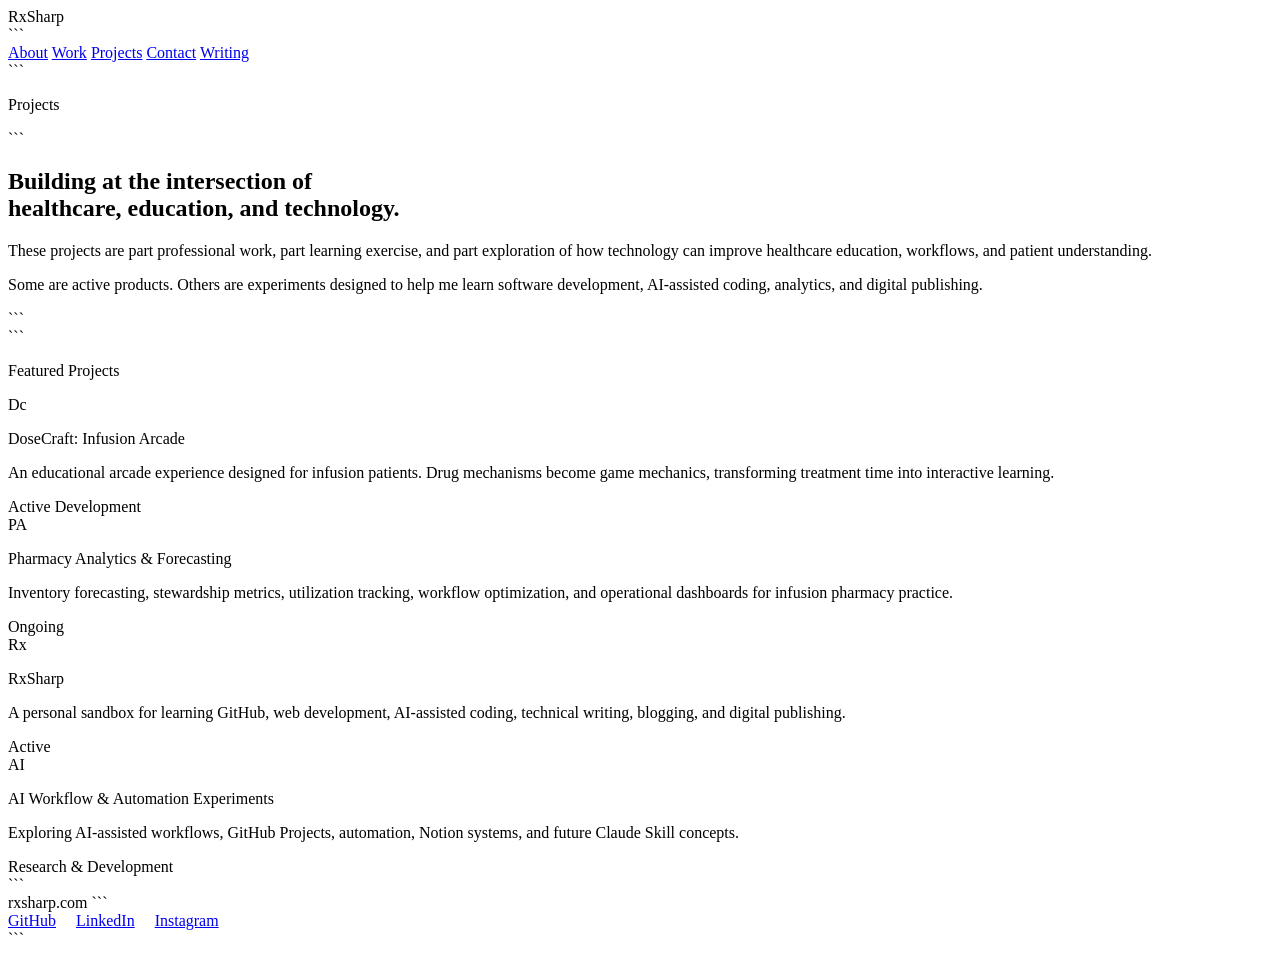
==== projects/index.html @ bc433a1f "Rename projects.html to index.html" ====
<!DOCTYPE html>

<html lang="en">
<head>
<meta charset="UTF-8">
<meta name="viewport" content="width=device-width, initial-scale=1.0">
<title>Projects — RxSharp</title>

<link rel="preconnect" href="https://fonts.googleapis.com">
<link rel="preconnect" href="https://fonts.gstatic.com" crossorigin>
<link href="https://fonts.googleapis.com/css2?family=DM+Mono:wght@400;500&family=DM+Serif+Display&family=Figtree:wght@300;400;500&display=swap" rel="stylesheet">

<link rel="stylesheet" href="styles.css">
</head>

<body>
<div class="container">

  <!-- HEADER -->

  <header>
    <div class="wordmark">
      <a href="index.html" style="text-decoration:none; color:inherit;">
        <span>Rx</span>Sharp
      </a>
    </div>

```
<nav>
  <a href="index.html#about">About</a>
  <a href="index.html#work">Work</a>
  <a href="projects.html">Projects</a>
  <a href="index.html#contact">Contact</a>
  <a href="writing.html">Writing</a>
</nav>
```

  </header>

  <!-- HERO -->

  <section class="hero">
    <p class="eyebrow">Projects</p>

```
<h1>
  Building at the intersection of<br>
  healthcare, education, and technology.
</h1>

<div class="bio">
  <p>
    These projects are part professional work, part learning exercise,
    and part exploration of how technology can improve healthcare education,
    workflows, and patient understanding.
  </p>

  <p>
    Some are active products. Others are experiments designed to help me
    learn software development, AI-assisted coding, analytics, and digital
    publishing.
  </p>
</div>
```

  </section>

  <!-- PROJECTS -->

  <section class="section">

```
<p class="section-label">Featured Projects</p>

<!-- DoseCraft -->
<a href="https://dosecraft.io"
   target="_blank"
   rel="noopener"
   style="text-decoration:none; color:inherit;">

  <div class="project-card">
    <div class="project-card-header">

      <div class="project-icon">Dc</div>

      <div>
        <p class="project-name">DoseCraft: Infusion Arcade</p>

        <p class="project-desc">
          An educational arcade experience designed for infusion patients.
          Drug mechanisms become game mechanics, transforming treatment
          time into interactive learning.
        </p>

        <div class="status">
          <span class="dot"></span>
          Active Development
        </div>
      </div>

    </div>
  </div>
</a>

<!-- Pharmacy Analytics -->
<a href="#"
   style="text-decoration:none; color:inherit;">

  <div class="project-card">
    <div class="project-card-header">

      <div class="project-icon">PA</div>

      <div>
        <p class="project-name">Pharmacy Analytics & Forecasting</p>

        <p class="project-desc">
          Inventory forecasting, stewardship metrics, utilization tracking,
          workflow optimization, and operational dashboards for infusion
          pharmacy practice.
        </p>

        <div class="status">
          <span class="dot"></span>
          Ongoing
        </div>
      </div>

    </div>
  </div>
</a>

<!-- RxSharp -->
<a href="index.html"
   style="text-decoration:none; color:inherit;">

  <div class="project-card">
    <div class="project-card-header">

      <div class="project-icon">Rx</div>

      <div>
        <p class="project-name">RxSharp</p>

        <p class="project-desc">
          A personal sandbox for learning GitHub, web development,
          AI-assisted coding, technical writing, blogging,
          and digital publishing.
        </p>

        <div class="status">
          <span class="dot"></span>
          Active
        </div>
      </div>

    </div>
  </div>
</a>

<!-- AI & Automation -->
<a href="#"
   style="text-decoration:none; color:inherit;">

  <div class="project-card">
    <div class="project-card-header">

      <div class="project-icon">AI</div>

      <div>
        <p class="project-name">AI Workflow & Automation Experiments</p>

        <p class="project-desc">
          Exploring AI-assisted workflows, GitHub Projects,
          automation, Notion systems, and future Claude Skill concepts.
        </p>

        <div class="status">
          <span class="dot"></span>
          Research & Development
        </div>
      </div>

    </div>
  </div>
</a>
```

  </section>

  <!-- FOOTER -->

  <footer>
    <span class="footer-name">rxsharp.com</span>

```
<div style="display:flex; align-items:center; gap:1.25rem;">

  <a href="https://github.com/RxSharp-com"
     target="_blank"
     rel="noopener"
     class="footer-contact">
    GitHub
  </a>

  <a href="https://www.linkedin.com/in/russell-sharp-06863478"
     target="_blank"
     rel="noopener"
     class="footer-contact">
    LinkedIn
  </a>

  <a href="https://instagram.com/rxsharp"
     target="_blank"
     rel="noopener"
     class="footer-contact">
    Instagram
  </a>

</div>
```

  </footer>

</div>
</body>
</html>
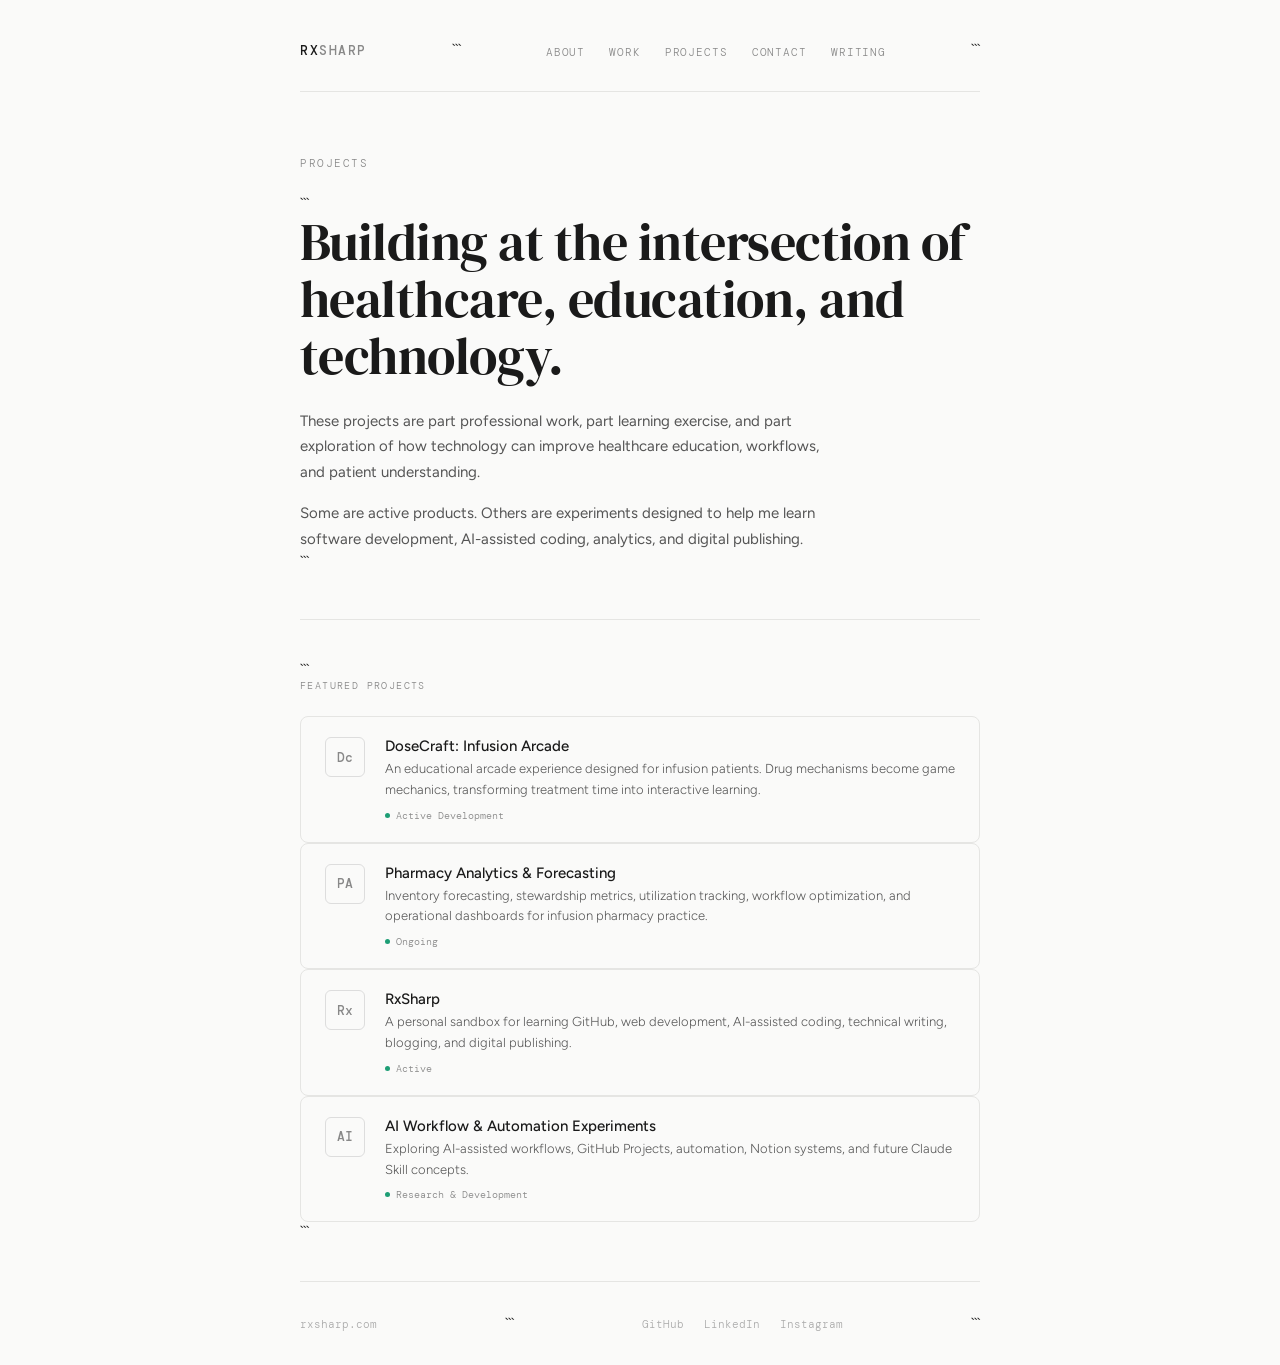
==== commit 468badbe: "Update index.html" ====
--- a/projects/index.html
+++ b/projects/index.html
@@ -10,7 +10,7 @@
 <link rel="preconnect" href="https://fonts.gstatic.com" crossorigin>
 <link href="https://fonts.googleapis.com/css2?family=DM+Mono:wght@400;500&family=DM+Serif+Display&family=Figtree:wght@300;400;500&display=swap" rel="stylesheet">
 
-<link rel="stylesheet" href="styles.css">
+<link rel="stylesheet" href="../styles.css">
 </head>
 
 <body>
@@ -20,18 +20,18 @@
 
   <header>
     <div class="wordmark">
-      <a href="index.html" style="text-decoration:none; color:inherit;">
+      <a href="../index.html" style="text-decoration:none; color:inherit;">
         <span>Rx</span>Sharp
       </a>
     </div>
 
 ```
 <nav>
-  <a href="index.html#about">About</a>
-  <a href="index.html#work">Work</a>
-  <a href="projects.html">Projects</a>
-  <a href="index.html#contact">Contact</a>
-  <a href="writing.html">Writing</a>
+  <a href="../index.html#about">About</a>
+  <a href="../index.html#work">Work</a>
+  <a href="../projects/">Projects</a>
+  <a href="../index.html#contact">Contact</a>
+  <a href="../writing.html">Writing</a>
 </nav>
 ```
 
@@ -131,7 +131,7 @@
 </a>
 
 <!-- RxSharp -->
-<a href="index.html"
+<a href="../index.html"
    style="text-decoration:none; color:inherit;">
 
   <div class="project-card">
--- a/styles.css
+++ b/styles.css
@@ -0,0 +1,447 @@
+/* ==================================================
+   DESIGN SYSTEM
+================================================== */
+
+:root {
+  /* Colors */
+  --bg: #fafaf9;
+  --surface: #ffffff;
+
+  --text: #1a1a1a;
+  --text-muted: #555;
+  --text-light: #888;
+  --text-faint: #aaa;
+
+  --border: #e5e5e3;
+  --border-dark: #ddd;
+
+  --accent: #1D9E75;
+
+  /* Typography */
+  --font-body: 'Figtree', sans-serif;
+  --font-serif: 'DM Serif Display', serif;
+  --font-mono: 'DM Mono', monospace;
+
+  /* Layout */
+  --container-width: 680px;
+
+  /* Radius */
+  --radius-sm: 4px;
+  --radius-md: 8px;
+
+  /* Animation */
+  --transition-fast: 0.15s ease;
+  --transition-normal: 0.2s ease;
+}
+
+/* ==================================================
+   RESET & BASE
+================================================== */
+
+*,
+*::before,
+*::after {
+  box-sizing: border-box;
+  margin: 0;
+  padding: 0;
+}
+
+body {
+  font-family: var(--font-body);
+  font-weight: 300;
+  background-color: var(--bg);
+  color: var(--text);
+  padding: 0 1.5rem;
+}
+
+.container {
+  max-width: var(--container-width);
+  margin: 0 auto;
+}
+
+/* ==================================================
+   HEADER
+================================================== */
+
+header {
+  border-bottom: 0.5px solid var(--border);
+  padding: 2.5rem 0 2rem;
+  display: flex;
+  align-items: flex-end;
+  justify-content: space-between;
+}
+
+.wordmark {
+  font-family: var(--font-mono);
+  font-weight: 500;
+  font-size: 13px;
+  letter-spacing: 0.12em;
+  color: var(--text-light);
+  text-transform: uppercase;
+}
+
+.wordmark span {
+  color: var(--text);
+}
+
+nav {
+  display: flex;
+  gap: 1.5rem;
+}
+
+nav a {
+  font-family: var(--font-mono);
+  font-size: 11px;
+  letter-spacing: 0.08em;
+  text-transform: uppercase;
+  color: var(--text-light);
+  text-decoration: none;
+  transition: color var(--transition-fast);
+}
+
+nav a:hover {
+  color: var(--text);
+}
+
+/* ==================================================
+   HERO
+================================================== */
+
+.hero {
+  padding: 4rem 0 3rem;
+  border-bottom: 0.5px solid var(--border);
+}
+
+.eyebrow {
+  font-family: var(--font-mono);
+  font-size: 11px;
+  letter-spacing: 0.14em;
+  text-transform: uppercase;
+  color: var(--text-light);
+  margin-bottom: 1.5rem;
+}
+
+h1 {
+  font-family: var(--font-serif);
+  font-size: clamp(36px, 6vw, 52px);
+  font-weight: 400;
+  line-height: 1.1;
+  letter-spacing: -0.01em;
+  margin-bottom: 1.5rem;
+}
+
+.bio {
+  font-size: 15px;
+  font-weight: 400;
+  color: var(--text-muted);
+  line-height: 1.7;
+  max-width: 520px;
+}
+
+.bio p + p {
+  margin-top: 1rem;
+}
+
+.tags {
+  margin-top: 1.5rem;
+  display: flex;
+  flex-wrap: wrap;
+  gap: 8px;
+}
+
+.tag {
+  font-family: var(--font-mono);
+  font-size: 10px;
+  letter-spacing: 0.1em;
+  text-transform: uppercase;
+  padding: 4px 10px;
+  border: 0.5px solid var(--border-dark);
+  border-radius: 2px;
+  color: var(--text-light);
+}
+
+/* ==================================================
+   SECTIONS
+================================================== */
+
+.section {
+  padding: 2.5rem 0;
+  border-bottom: 0.5px solid var(--border);
+}
+
+.section-label {
+  font-family: var(--font-mono);
+  font-size: 10px;
+  letter-spacing: 0.14em;
+  text-transform: uppercase;
+  color: var(--text-light);
+  margin-bottom: 1.5rem;
+}
+
+/* ==================================================
+   PROJECT CARD
+================================================== */
+
+.project-card {
+  border: 0.5px solid var(--border);
+  border-radius: var(--radius-md);
+  padding: 1.25rem 1.5rem;
+  transition:
+    transform var(--transition-normal),
+    box-shadow var(--transition-normal);
+}
+
+.project-card:hover {
+  transform: translateY(-2px);
+  box-shadow: 0 8px 20px rgba(0,0,0,0.05);
+}
+
+.project-card-header {
+  display: flex;
+  gap: 1.25rem;
+  align-items: flex-start;
+}
+
+.project-icon {
+  width: 40px;
+  height: 40px;
+  border: 0.5px solid var(--border-dark);
+  border-radius: 6px;
+  display: flex;
+  align-items: center;
+  justify-content: center;
+  flex-shrink: 0;
+
+  font-family: var(--font-mono);
+  font-size: 13px;
+  font-weight: 500;
+  color: var(--text-light);
+}
+
+.project-name {
+  font-size: 15px;
+  font-weight: 500;
+  margin-bottom: 4px;
+}
+
+.project-desc {
+  font-size: 13px;
+  color: var(--text-muted);
+  line-height: 1.6;
+}
+
+.status {
+  display: flex;
+  align-items: center;
+  gap: 6px;
+
+  font-family: var(--font-mono);
+  font-size: 10px;
+  color: var(--text-light);
+
+  margin-top: 8px;
+}
+
+.dot {
+  width: 5px;
+  height: 5px;
+  border-radius: 50%;
+  background: var(--accent);
+}
+
+/* ==================================================
+   BUTTONS
+================================================== */
+
+.project-actions {
+  display: flex;
+  gap: 8px;
+  margin-top: 1.25rem;
+  padding-top: 1.25rem;
+  border-top: 0.5px solid var(--border);
+  flex-wrap: wrap;
+}
+
+.btn {
+  font-family: var(--font-mono);
+  font-size: 10px;
+  letter-spacing: 0.1em;
+  text-transform: uppercase;
+  padding: 6px 14px;
+  border-radius: 3px;
+  text-decoration: none;
+  cursor: pointer;
+  border: none;
+}
+
+.btn-primary {
+  background: var(--text);
+  color: var(--bg);
+}
+
+.btn-primary:hover {
+  opacity: 0.9;
+}
+
+.btn-secondary {
+  background: transparent;
+  color: var(--text-light);
+  border: 0.5px solid var(--border-dark);
+}
+
+.btn-secondary:hover {
+  color: var(--text);
+}
+
+/* ==================================================
+   PREVIEW
+================================================== */
+
+.preview-wrapper {
+  margin-top: 1rem;
+  border: 0.5px solid var(--border);
+  border-radius: 6px;
+  overflow: hidden;
+  background: var(--surface);
+  display: none;
+}
+
+.preview-bar {
+  background: #f4f4f3;
+  border-bottom: 0.5px solid var(--border);
+  padding: 6px 12px;
+  display: flex;
+  align-items: center;
+  gap: 8px;
+}
+
+.preview-dots {
+  display: flex;
+  gap: 5px;
+}
+
+.preview-dot {
+  width: 8px;
+  height: 8px;
+  border-radius: 50%;
+  background: var(--border-dark);
+}
+
+.preview-url {
+  font-family: var(--font-mono);
+  font-size: 10px;
+  color: var(--text-faint);
+}
+
+.preview-wrapper iframe {
+  width: 100%;
+  height: 400px;
+  border: none;
+}
+
+/* ==================================================
+   CONTACT
+================================================== */
+
+.contact-intro {
+  font-size: 14px;
+  color: var(--text-muted);
+  line-height: 1.6;
+  margin-bottom: 1.5rem;
+  max-width: 480px;
+}
+
+.form-group {
+  margin-bottom: 1rem;
+}
+
+.form-group label {
+  display: block;
+  font-family: var(--font-mono);
+  font-size: 10px;
+  letter-spacing: 0.12em;
+  text-transform: uppercase;
+  color: var(--text-light);
+  margin-bottom: 6px;
+}
+
+.form-group input,
+.form-group textarea,
+.form-group select {
+  width: 100%;
+  padding: 10px 12px;
+  font-family: var(--font-body);
+  font-size: 14px;
+  border: 0.5px solid var(--border-dark);
+  border-radius: var(--radius-sm);
+}
+
+.form-group textarea {
+  resize: vertical;
+  min-height: 110px;
+}
+
+.form-row {
+  display: grid;
+  grid-template-columns: 1fr 1fr;
+  gap: 1rem;
+}
+
+.btn-submit {
+  font-family: var(--font-mono);
+  font-size: 10px;
+  letter-spacing: 0.12em;
+  text-transform: uppercase;
+  padding: 10px 20px;
+  background: var(--text);
+  color: var(--bg);
+  border: none;
+  border-radius: 3px;
+  cursor: pointer;
+}
+
+.form-success {
+  display: none;
+  font-family: var(--font-mono);
+  font-size: 11px;
+  color: var(--accent);
+}
+
+/* ==================================================
+   FOOTER
+================================================== */
+
+footer {
+  padding: 2rem 0;
+  display: flex;
+  justify-content: space-between;
+  align-items: center;
+}
+
+.footer-name,
+.footer-contact {
+  font-family: var(--font-mono);
+  font-size: 11px;
+  color: var(--text-faint);
+  text-decoration: none;
+}
+
+.footer-contact:hover {
+  color: var(--text);
+}
+
+/* ==================================================
+   RESPONSIVE
+================================================== */
+
+@media (max-width: 480px) {
+  .form-row {
+    grid-template-columns: 1fr;
+  }
+
+  footer {
+    flex-direction: column;
+    gap: 0.5rem;
+    align-items: flex-start;
+  }
+}
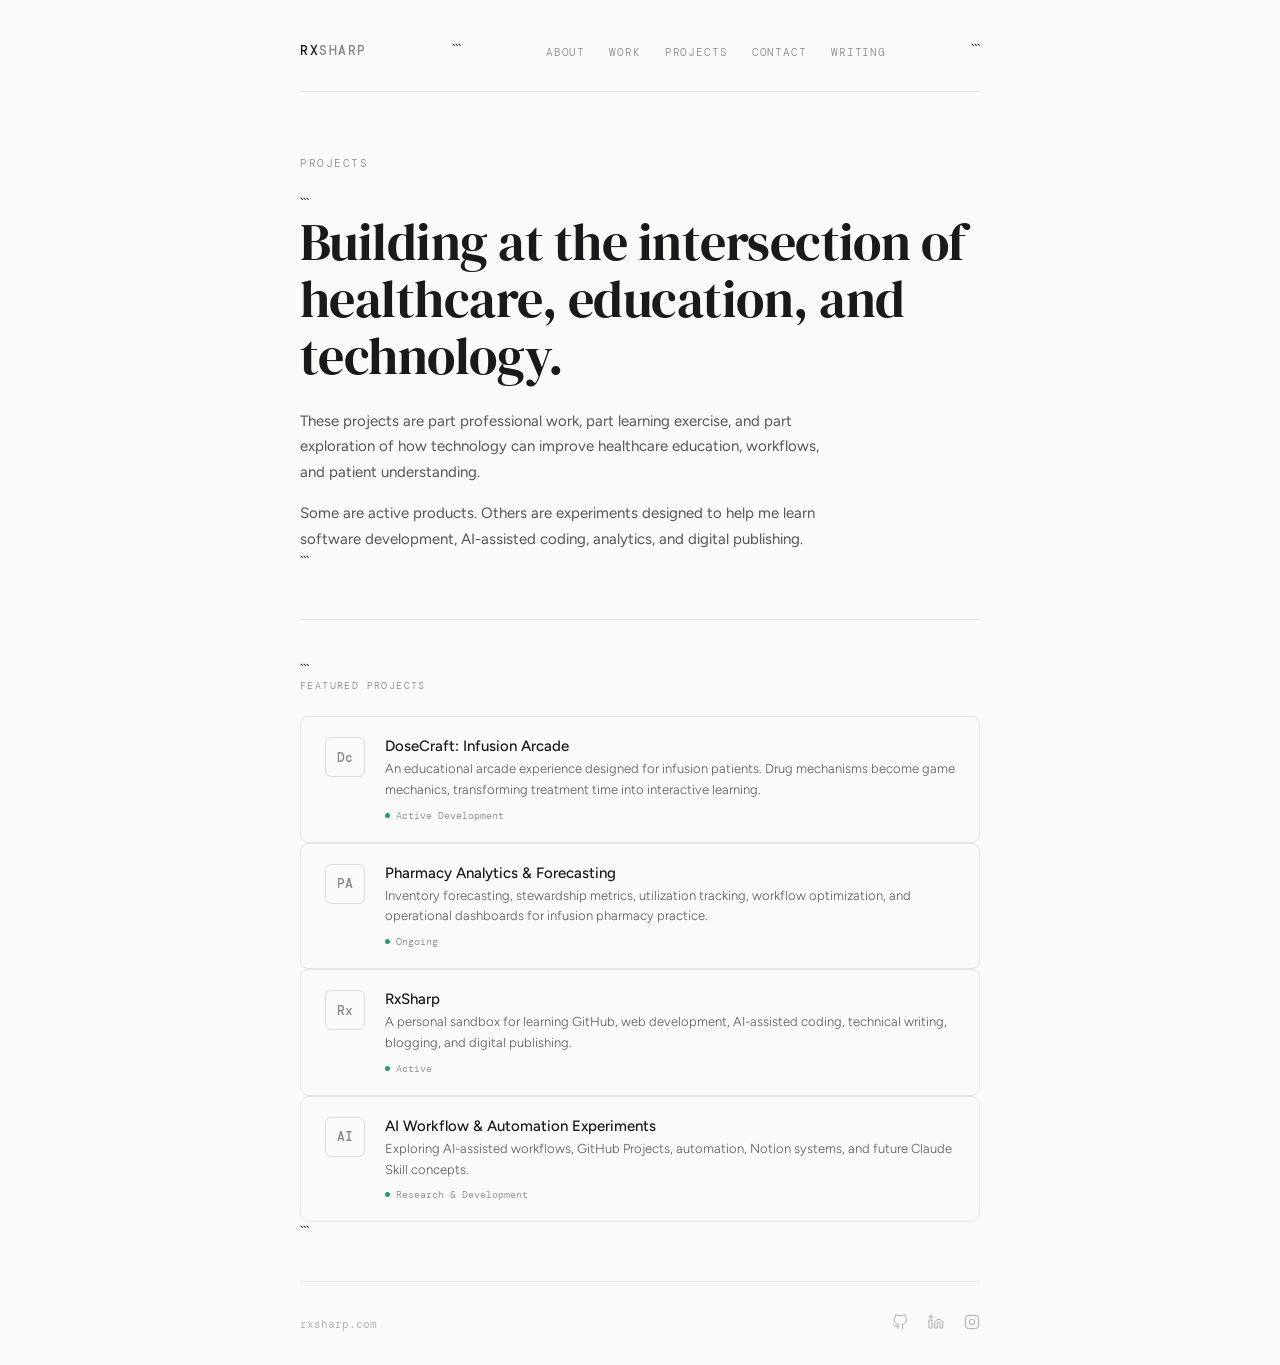
==== commit 86ec3b44: "Update index.html" ====
--- a/projects/index.html
+++ b/projects/index.html
@@ -190,37 +190,53 @@
 
   <!-- FOOTER -->
 
+  <!-- FOOTER -->
   <footer>
-    <span class="footer-name">rxsharp.com</span>
-
-```
-<div style="display:flex; align-items:center; gap:1.25rem;">
-
-  <a href="https://github.com/RxSharp-com"
-     target="_blank"
-     rel="noopener"
-     class="footer-contact">
-    GitHub
-  </a>
-
-  <a href="https://www.linkedin.com/in/russell-sharp-06863478"
-     target="_blank"
-     rel="noopener"
-     class="footer-contact">
-    LinkedIn
-  </a>
-
-  <a href="https://instagram.com/rxsharp"
-     target="_blank"
-     rel="noopener"
-     class="footer-contact">
-    Instagram
-  </a>
-
-</div>
-```
-
-  </footer>
+  <span class="footer-name">rxsharp.com</span>
+
+  <div style="display:flex; align-items:center; gap:1.25rem;">
+
+    <!-- GitHub -->
+    <a href="https://github.com/RxSharp-com" target="_blank" rel="noopener"
+       class="footer-contact" title="GitHub" aria-label="GitHub">
+      <svg width="16" height="16" viewBox="0 0 24 24" fill="none"
+           stroke="currentColor" stroke-width="1.5"
+           stroke-linecap="round" stroke-linejoin="round">
+        <path d="M9 19c-5 1.5-5-2.5-7-3m14 6v-3.87a3.37 3.37 0 0 0-.94-2.61
+                 c3.14-.35 6.44-1.54 6.44-7A5.44 5.44 0 0 0 20 4.77
+                 5.07 5.07 0 0 0 19.91 1S18.73.65 16 2.48a13.38 13.38 0 0
+                 0-7 0C6.27.65 5.09 1 5.09 1A5.07 5.07 0 0 0 5 4.77
+                 a5.44 5.44 0 0 0-1.5 3.78c0 5.42 3.3 6.61 6.44 7
+                 A3.37 3.37 0 0 0 9 18.13V22"/>
+      </svg>
+    </a>
+
+    <!-- LinkedIn -->
+    <a href="https://www.linkedin.com/in/russell-sharp-06863478" target="_blank" rel="noopener"
+       class="footer-contact" title="LinkedIn" aria-label="LinkedIn">
+      <svg width="16" height="16" viewBox="0 0 24 24" fill="none"
+           stroke="currentColor" stroke-width="1.5"
+           stroke-linecap="round" stroke-linejoin="round">
+        <path d="M16 8a6 6 0 0 1 6 6v7h-4v-7a2 2 0 0 0-2-2 2 2 0 0 0-2 2v7h-4v-7a6 6 0 0 1 6-6z"/>
+        <rect x="2" y="9" width="4" height="12"/>
+        <circle cx="4" cy="4" r="2"/>
+      </svg>
+    </a>
+
+    <!-- Instagram -->
+    <a href="https://instagram.com/rxsharp" target="_blank" rel="noopener"
+       class="footer-contact" title="Instagram" aria-label="Instagram">
+      <svg width="16" height="16" viewBox="0 0 24 24" fill="none"
+           stroke="currentColor" stroke-width="1.5"
+           stroke-linecap="round" stroke-linejoin="round">
+        <rect x="2" y="2" width="20" height="20" rx="5" ry="5"/>
+        <path d="M16 11.37A4 4 0 1 1 12.63 8 4 4 0 0 1 16 11.37z"/>
+        <line x1="17.5" y1="6.5" x2="17.51" y2="6.5"/>
+      </svg>
+    </a>
+
+  </div>
+</footer>
 
 </div>
 </body>
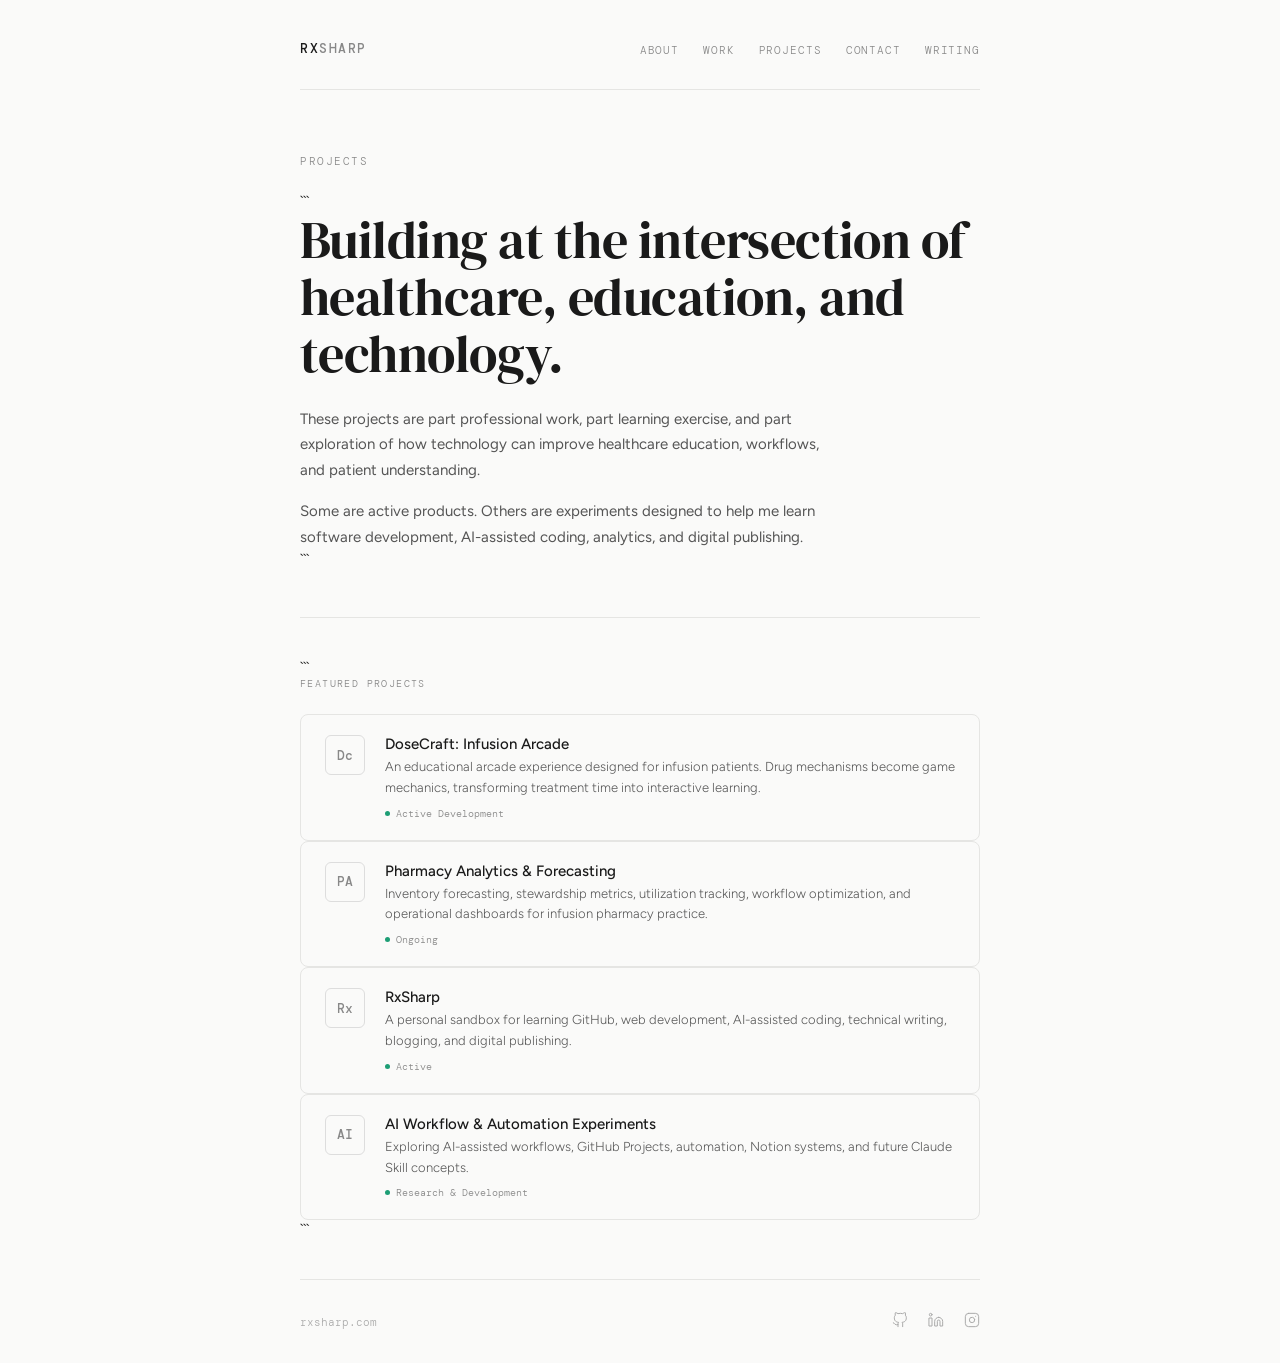
==== commit 219cccbe: "Update index.html" ====
--- a/projects/index.html
+++ b/projects/index.html
@@ -25,7 +25,6 @@
       </a>
     </div>
 
-```
 <nav>
   <a href="../index.html#about">About</a>
   <a href="../index.html#work">Work</a>
@@ -33,7 +32,6 @@
   <a href="../index.html#contact">Contact</a>
   <a href="../writing.html">Writing</a>
 </nav>
-```
 
   </header>
 
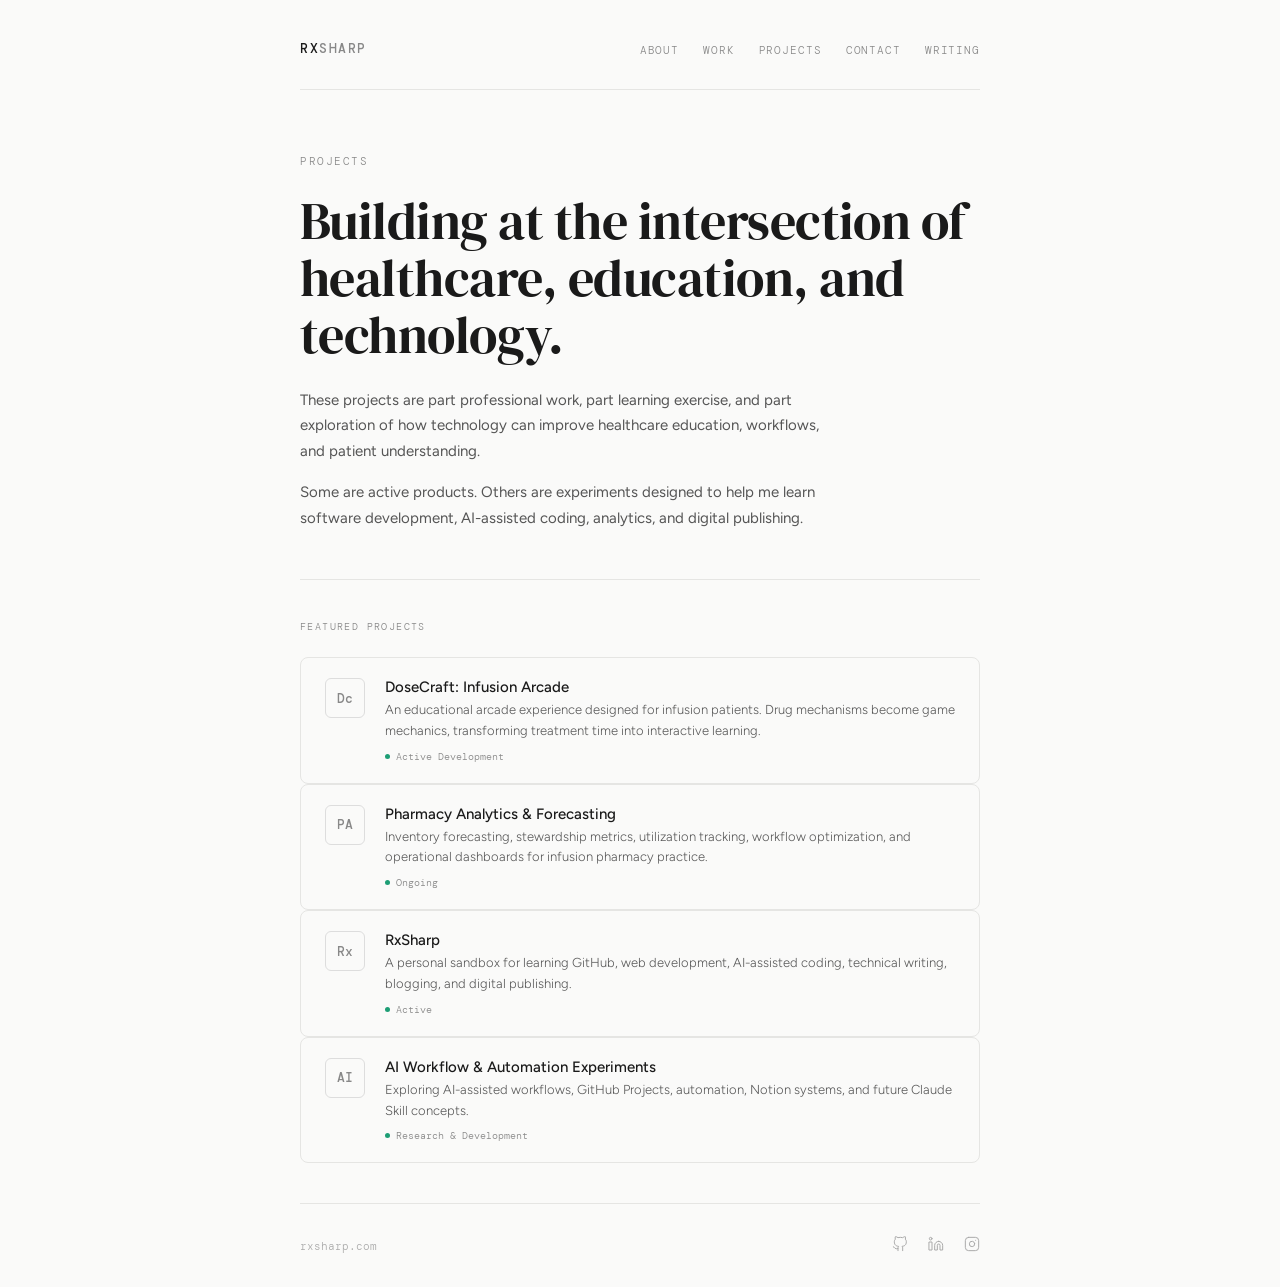
==== commit ab23c288: "Update index.html" ====
--- a/projects/index.html
+++ b/projects/index.html
@@ -40,7 +40,7 @@
   <section class="hero">
     <p class="eyebrow">Projects</p>
 
-```
+
 <h1>
   Building at the intersection of<br>
   healthcare, education, and technology.
@@ -59,7 +59,7 @@
     publishing.
   </p>
 </div>
-```
+
 
   </section>
 
@@ -67,7 +67,7 @@
 
   <section class="section">
 
-```
+
 <p class="section-label">Featured Projects</p>
 
 <!-- DoseCraft -->
@@ -182,7 +182,7 @@
     </div>
   </div>
 </a>
-```
+
 
   </section>
 
